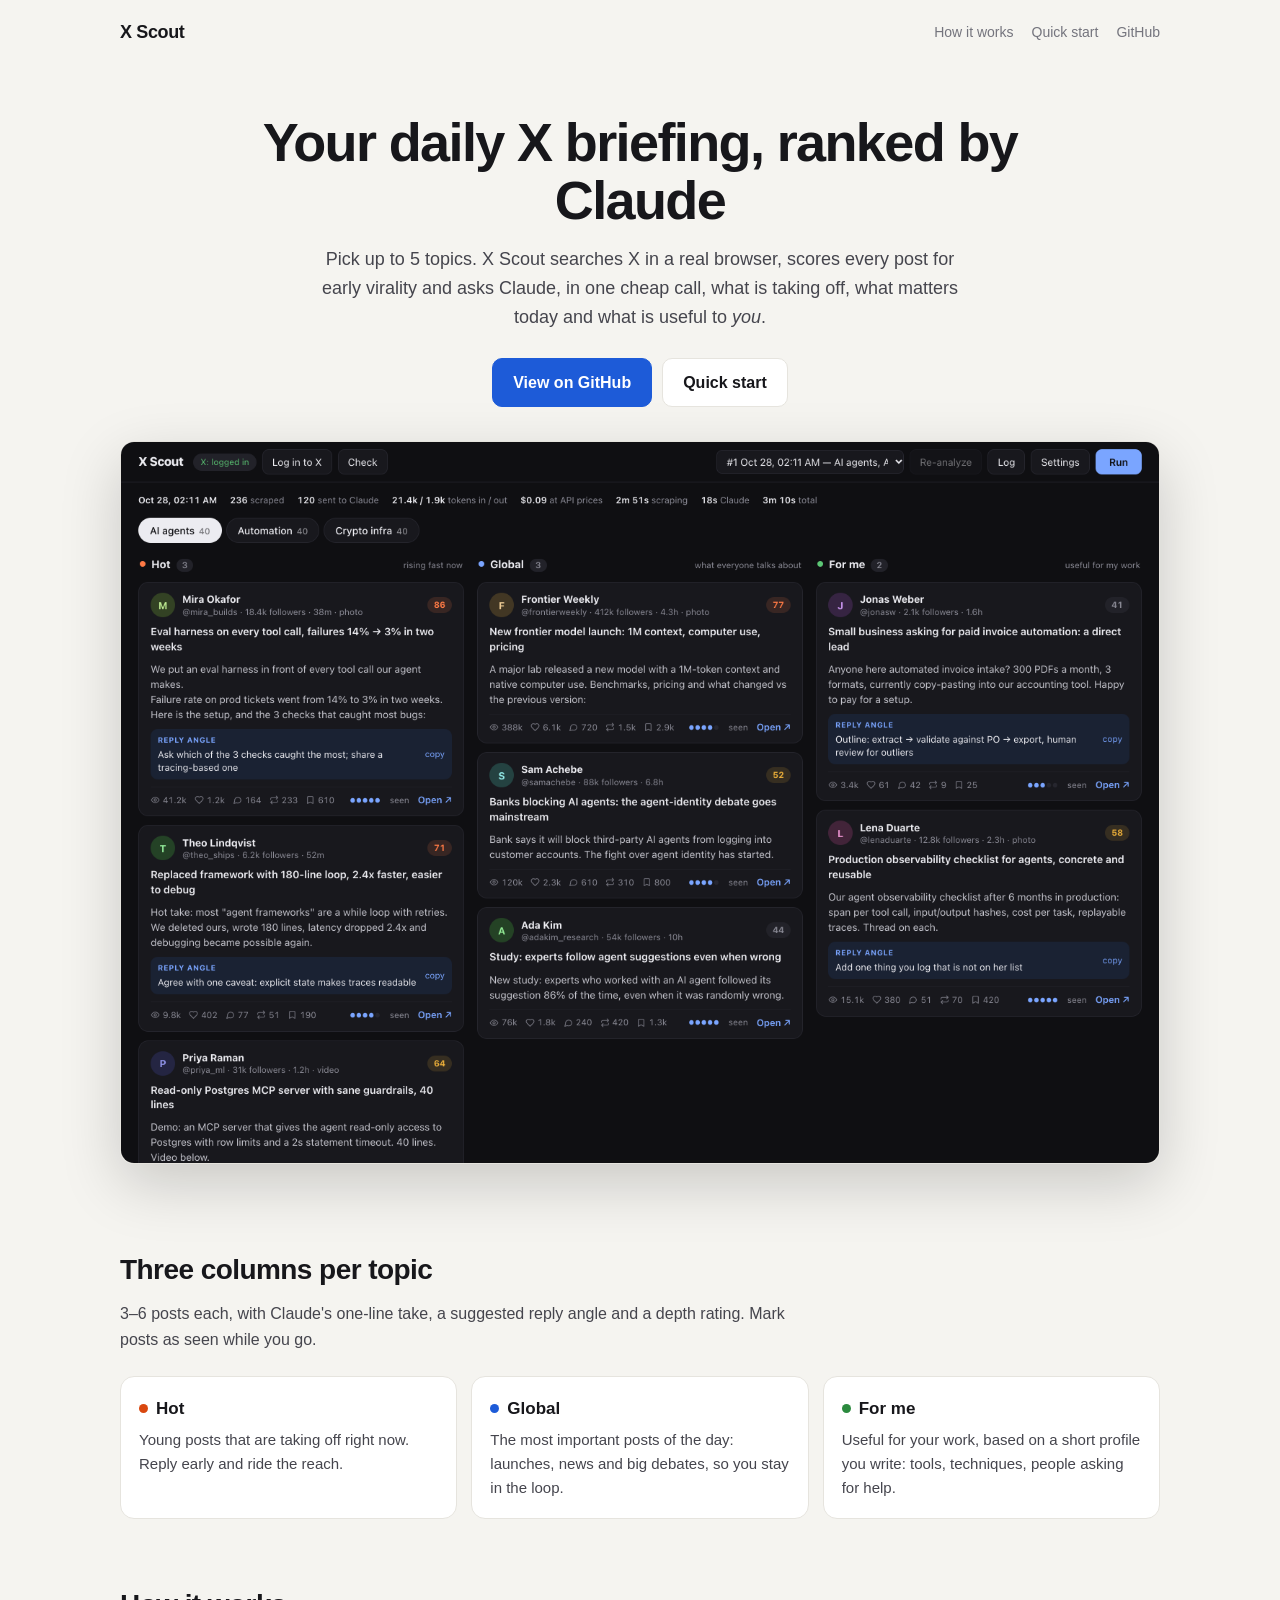
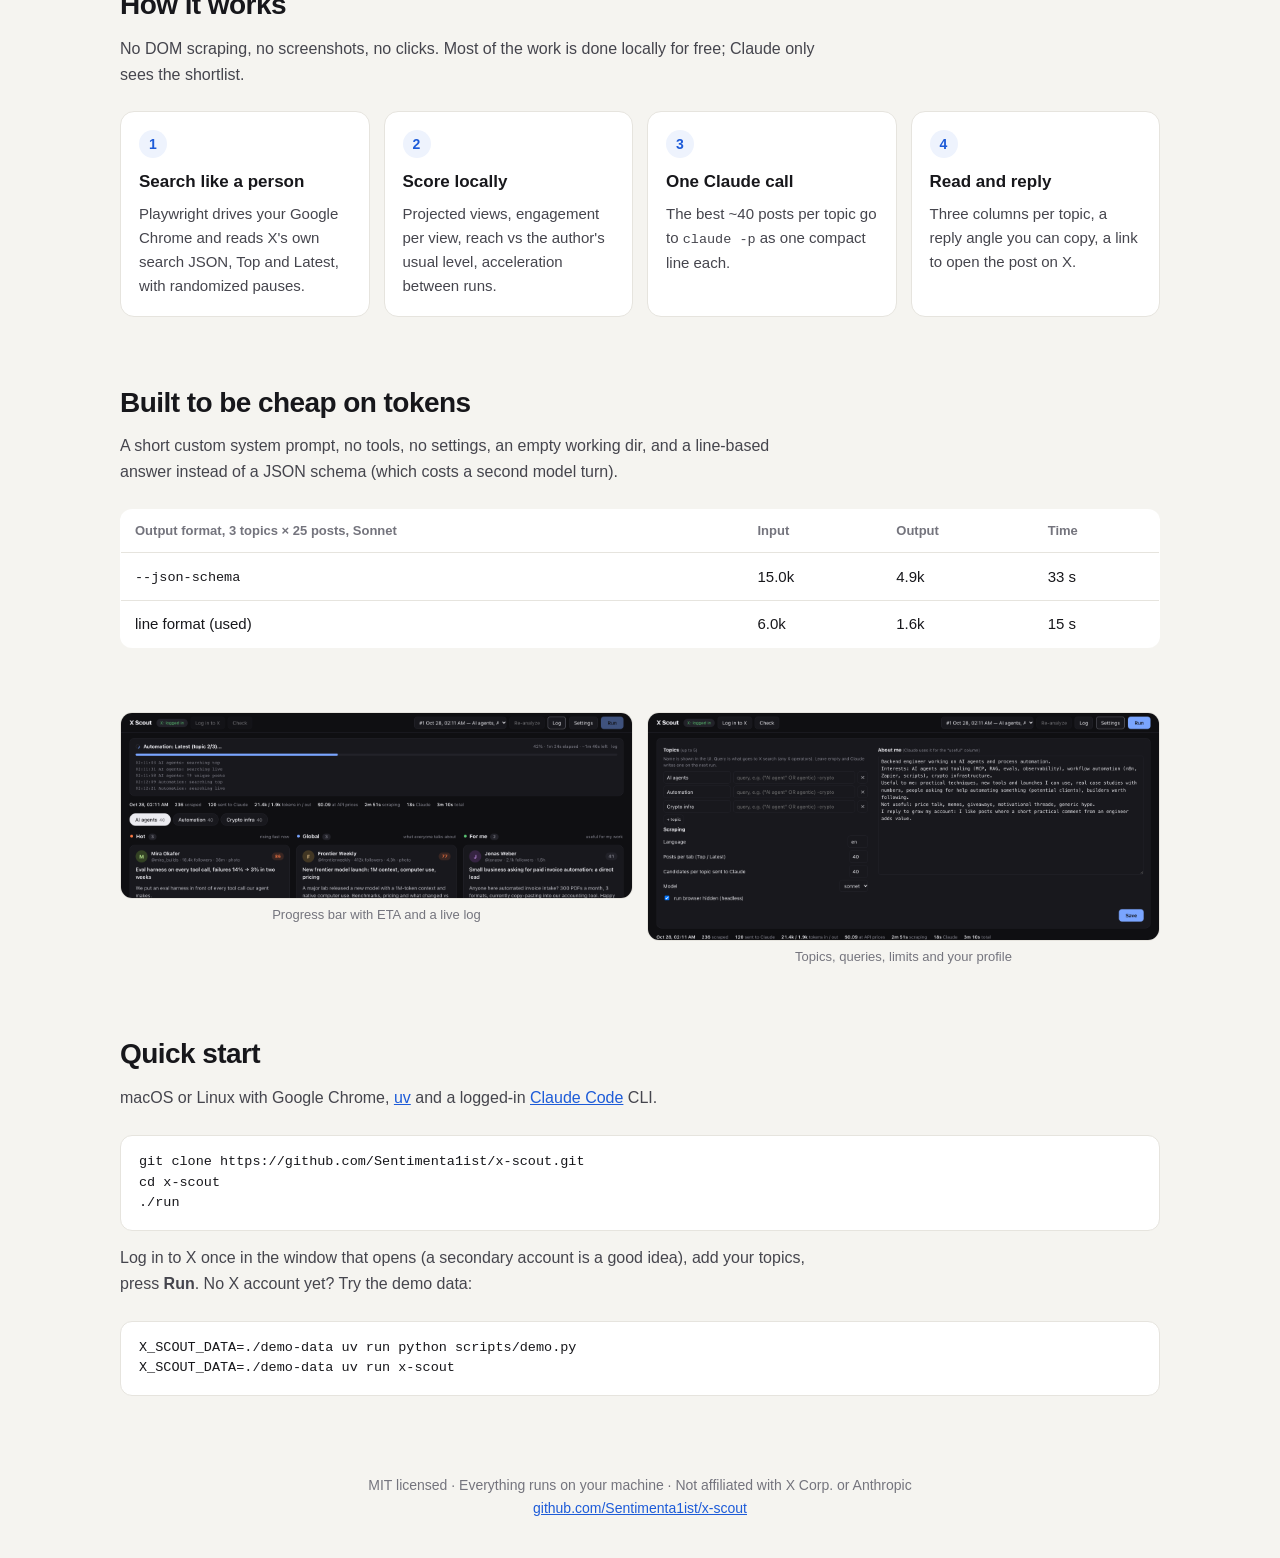
==== docs/index.html @ 3808f6ee "publish prep: README with screenshots, GitHub Pages landing, demo data + screenshot scripts, MIT lic" ====
<!doctype html>
<html lang="en">
<head>
  <meta charset="utf-8">
  <meta name="viewport" content="width=device-width, initial-scale=1">
  <title>X Scout</title>
  <meta name="description" content="A local app that turns X search into a daily briefing for up to 5 topics: what is taking off, what everyone talks about, and what is useful to you. Ranked by Claude in one cheap call.">
  <meta property="og:title" content="X Scout">
  <meta property="og:description" content="Your daily X briefing for up to 5 topics, ranked by Claude. Runs locally.">
  <meta property="og:image" content="https://sentimenta1ist.github.io/x-scout/img/board-dark.png">
  <meta name="twitter:card" content="summary_large_image">
  <style>
    :root {
      --bg: #f5f4f0; --panel: #fff; --text: #17171b; --text-2: #45454d; --muted: #74747d; --line: #e6e4de;
      --accent: #1d5bd8; --accent-bg: #eef3fd; --hot: #d9480f; --good: #2b8a3e;
    }
    @media (prefers-color-scheme: dark) {
      :root:not([data-theme="light"]) { --bg: #0f0f12; --panel: #18181d; --text: #ececf1; --text-2: #c4c4cc; --muted: #8b8b96; --line: #26262e; --accent: #7aa5ff; --accent-bg: #1a2233; --hot: #ff7a45; --good: #5cc775; }
    }
    :root[data-theme="dark"] { --bg: #0f0f12; --panel: #18181d; --text: #ececf1; --text-2: #c4c4cc; --muted: #8b8b96; --line: #26262e; --accent: #7aa5ff; --accent-bg: #1a2233; --hot: #ff7a45; --good: #5cc775; }
    * { box-sizing: border-box; }
    body { margin: 0; background: var(--bg); color: var(--text); font: 16px/1.6 -apple-system, BlinkMacSystemFont, "Inter", "Segoe UI", sans-serif; -webkit-font-smoothing: antialiased; }
    a { color: var(--accent); }
    .wrap { max-width: 1080px; margin: 0 auto; padding: 0 20px; }
    nav { display: flex; align-items: center; gap: 18px; padding: 18px 0; }
    nav .brand { font-weight: 800; font-size: 18px; letter-spacing: -.02em; margin-right: auto; }
    nav a { text-decoration: none; color: var(--muted); font-size: 14px; }
    nav a:hover { color: var(--text); }
    .hero { padding: 48px 0 28px; text-align: center; }
    .hero h1 { font-size: clamp(32px, 5.5vw, 54px); line-height: 1.08; letter-spacing: -.03em; margin: 0 auto 16px; max-width: 820px; }
    .hero p { font-size: 18px; color: var(--text-2); max-width: 660px; margin: 0 auto 26px; }
    .cta { display: inline-flex; gap: 10px; flex-wrap: wrap; justify-content: center; }
    .btn { display: inline-block; padding: 11px 20px; border-radius: 10px; font-weight: 600; text-decoration: none; border: 1px solid var(--line); color: var(--text); background: var(--panel); }
    .btn.primary { background: var(--accent); border-color: var(--accent); color: #fff; }
    .shot { margin: 34px auto 0; border-radius: 14px; overflow: hidden; border: 1px solid var(--line); box-shadow: 0 20px 60px rgba(0,0,0,.18); }
    .shot img { display: block; width: 100%; }
    section { padding: 56px 0 8px; }
    h2 { font-size: 28px; letter-spacing: -.02em; margin: 0 0 8px; }
    .lead { color: var(--text-2); margin: 0 0 24px; max-width: 700px; }
    .cols { display: grid; grid-template-columns: repeat(3, 1fr); gap: 14px; }
    .card { background: var(--panel); border: 1px solid var(--line); border-radius: 14px; padding: 18px; }
    .card h3 { margin: 0 0 6px; font-size: 17px; display: flex; gap: 8px; align-items: center; }
    .card p { margin: 0; color: var(--text-2); font-size: 15px; }
    .dot { width: 9px; height: 9px; border-radius: 50%; display: inline-block; }
    .steps { counter-reset: s; display: grid; grid-template-columns: repeat(4, 1fr); gap: 14px; }
    .steps .card::before { counter-increment: s; content: counter(s); display: grid; place-items: center; width: 28px; height: 28px; border-radius: 50%; background: var(--accent-bg); color: var(--accent); font-weight: 700; font-size: 14px; margin-bottom: 10px; }
    code, pre { font: 13.5px/1.55 ui-monospace, SFMono-Regular, Menlo, monospace; }
    pre { background: var(--panel); border: 1px solid var(--line); border-radius: 12px; padding: 16px 18px; overflow-x: auto; margin: 0 0 14px; }
    table { width: 100%; border-collapse: collapse; background: var(--panel); border: 1px solid var(--line); border-radius: 12px; overflow: hidden; font-size: 15px; }
    th, td { text-align: left; padding: 11px 14px; border-bottom: 1px solid var(--line); }
    th { color: var(--muted); font-weight: 600; font-size: 13px; }
    tr:last-child td { border-bottom: 0; }
    td.num { font-variant-numeric: tabular-nums; }
    .duo { display: grid; grid-template-columns: 1fr 1fr; gap: 14px; }
    .duo img { width: 100%; display: block; border-radius: 12px; border: 1px solid var(--line); }
    .duo figcaption { color: var(--muted); font-size: 13px; text-align: center; margin-top: 6px; }
    figure { margin: 0; }
    footer { padding: 56px 0 40px; color: var(--muted); font-size: 14px; text-align: center; }
    @media (max-width: 820px) {
      .cols, .steps, .duo { grid-template-columns: 1fr; }
      nav a.hide-sm { display: none; }
      .hero { padding-top: 24px; }
    }
  </style>
</head>
<body>
  <div class="wrap">
    <nav>
      <span class="brand">X Scout</span>
      <a class="hide-sm" href="#how">How it works</a>
      <a class="hide-sm" href="#start">Quick start</a>
      <a href="https://github.com/Sentimenta1ist/x-scout">GitHub</a>
    </nav>

    <header class="hero">
      <h1>Your daily X briefing, ranked by Claude</h1>
      <p>Pick up to 5 topics. X Scout searches X in a real browser, scores every post for early virality and asks Claude, in one cheap call, what is taking off, what matters today and what is useful to <em>you</em>.</p>
      <div class="cta">
        <a class="btn primary" href="https://github.com/Sentimenta1ist/x-scout">View on GitHub</a>
        <a class="btn" href="#start">Quick start</a>
      </div>
      <div class="shot"><img src="img/board-dark.png" alt="X Scout board with Hot, Global and For me columns"></div>
    </header>

    <section>
      <h2>Three columns per topic</h2>
      <p class="lead">3–6 posts each, with Claude's one-line take, a suggested reply angle and a depth rating. Mark posts as seen while you go.</p>
      <div class="cols">
        <div class="card"><h3><span class="dot" style="background:var(--hot)"></span>Hot</h3><p>Young posts that are taking off right now. Reply early and ride the reach.</p></div>
        <div class="card"><h3><span class="dot" style="background:var(--accent)"></span>Global</h3><p>The most important posts of the day: launches, news and big debates, so you stay in the loop.</p></div>
        <div class="card"><h3><span class="dot" style="background:var(--good)"></span>For me</h3><p>Useful for your work, based on a short profile you write: tools, techniques, people asking for help.</p></div>
      </div>
    </section>

    <section id="how">
      <h2>How it works</h2>
      <p class="lead">No DOM scraping, no screenshots, no clicks. Most of the work is done locally for free; Claude only sees the shortlist.</p>
      <div class="steps">
        <div class="card"><h3>Search like a person</h3><p>Playwright drives your Google Chrome and reads X's own search JSON, Top and Latest, with randomized pauses.</p></div>
        <div class="card"><h3>Score locally</h3><p>Projected views, engagement per view, reach vs the author's usual level, acceleration between runs.</p></div>
        <div class="card"><h3>One Claude call</h3><p>The best ~40 posts per topic go to <code>claude -p</code> as one compact line each.</p></div>
        <div class="card"><h3>Read and reply</h3><p>Three columns per topic, a reply angle you can copy, a link to open the post on X.</p></div>
      </div>
    </section>

    <section>
      <h2>Built to be cheap on tokens</h2>
      <p class="lead">A short custom system prompt, no tools, no settings, an empty working dir, and a line-based answer instead of a JSON schema (which costs a second model turn).</p>
      <table>
        <tr><th>Output format, 3 topics × 25 posts, Sonnet</th><th>Input</th><th>Output</th><th>Time</th></tr>
        <tr><td><code>--json-schema</code></td><td class="num">15.0k</td><td class="num">4.9k</td><td class="num">33 s</td></tr>
        <tr><td>line format (used)</td><td class="num">6.0k</td><td class="num">1.6k</td><td class="num">15 s</td></tr>
      </table>
    </section>

    <section>
      <div class="duo">
        <figure><img src="img/running.png" alt="Run in progress with progress bar and log"><figcaption>Progress bar with ETA and a live log</figcaption></figure>
        <figure><img src="img/settings.png" alt="Settings panel"><figcaption>Topics, queries, limits and your profile</figcaption></figure>
      </div>
    </section>

    <section id="start">
      <h2>Quick start</h2>
      <p class="lead">macOS or Linux with Google Chrome, <a href="https://docs.astral.sh/uv/">uv</a> and a logged-in <a href="https://claude.com/claude-code">Claude Code</a> CLI.</p>
      <pre><code>git clone https://github.com/Sentimenta1ist/x-scout.git
cd x-scout
./run</code></pre>
      <p class="lead">Log in to X once in the window that opens (a secondary account is a good idea), add your topics, press <b>Run</b>. No X account yet? Try the demo data:</p>
      <pre><code>X_SCOUT_DATA=./demo-data uv run python scripts/demo.py
X_SCOUT_DATA=./demo-data uv run x-scout</code></pre>
    </section>

    <footer>
      MIT licensed · Everything runs on your machine · Not affiliated with X Corp. or Anthropic<br>
      <a href="https://github.com/Sentimenta1ist/x-scout">github.com/Sentimenta1ist/x-scout</a>
    </footer>
  </div>
</body>
</html>
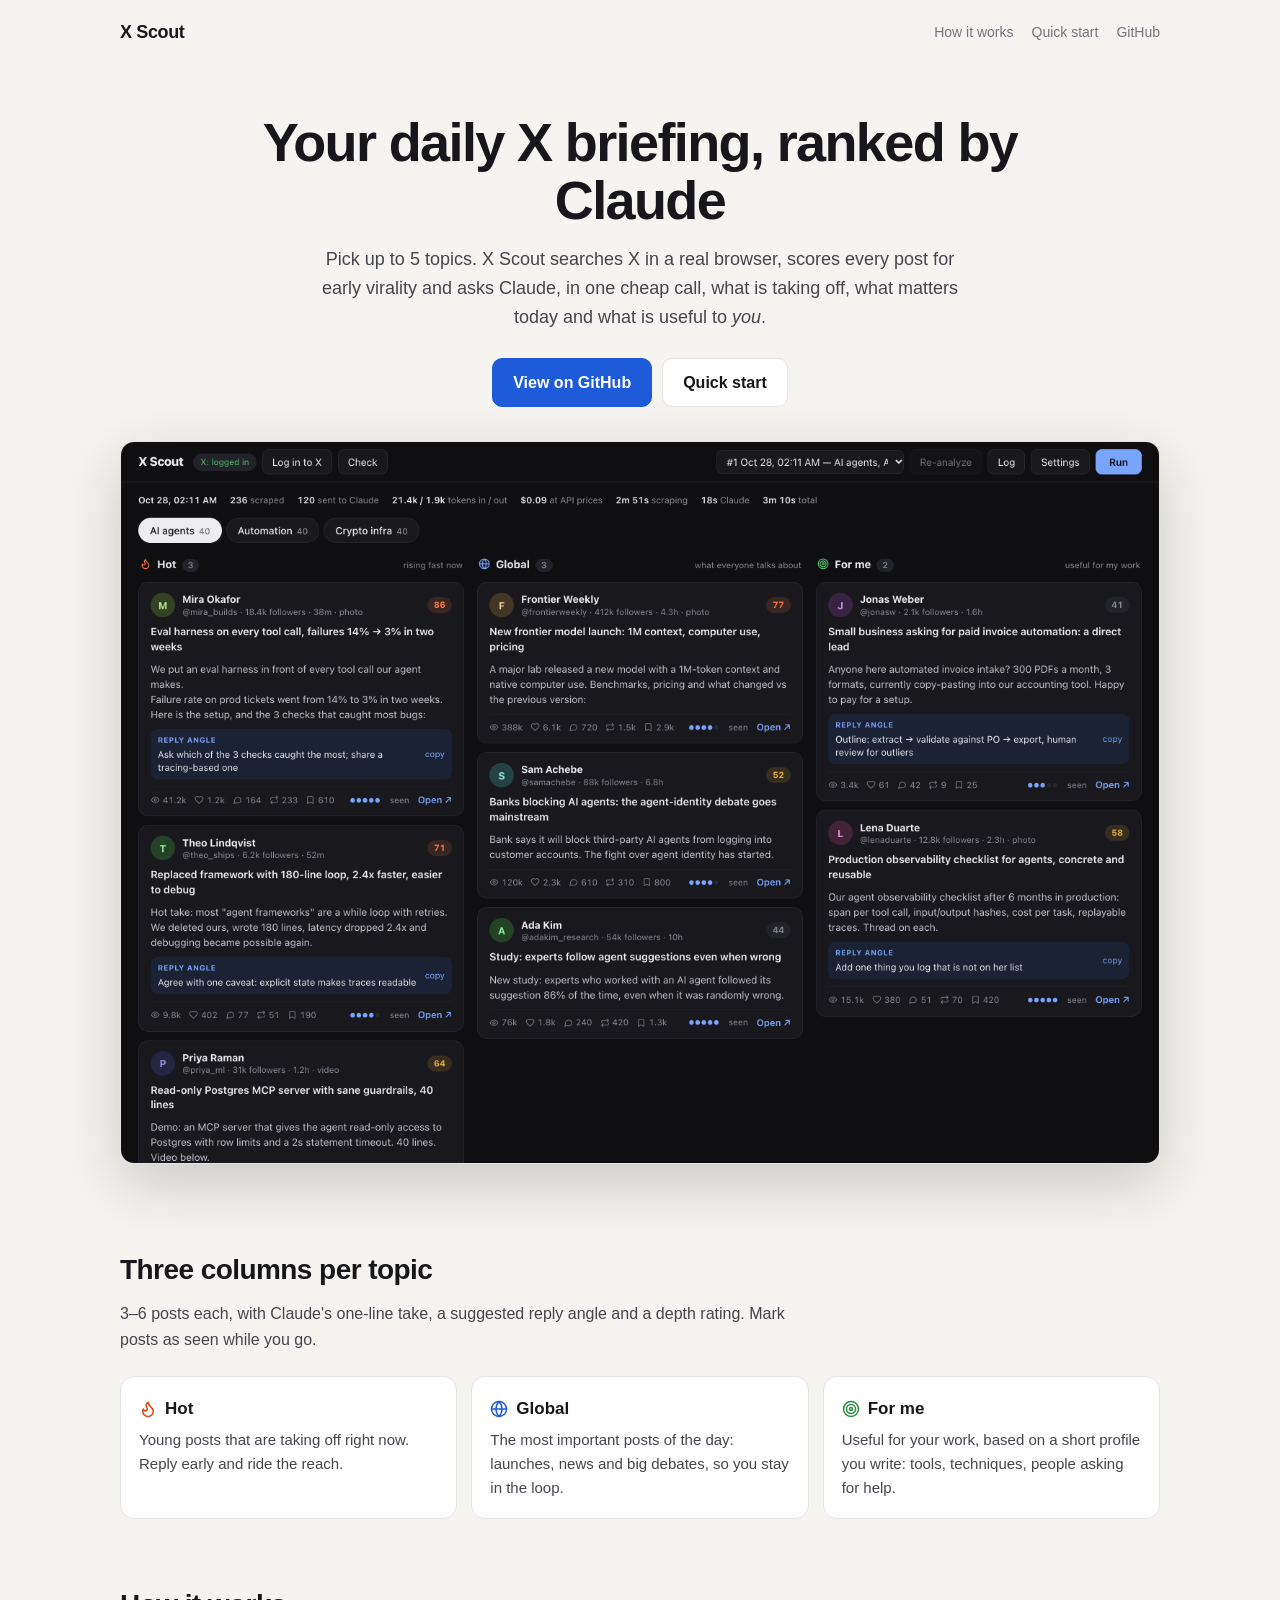
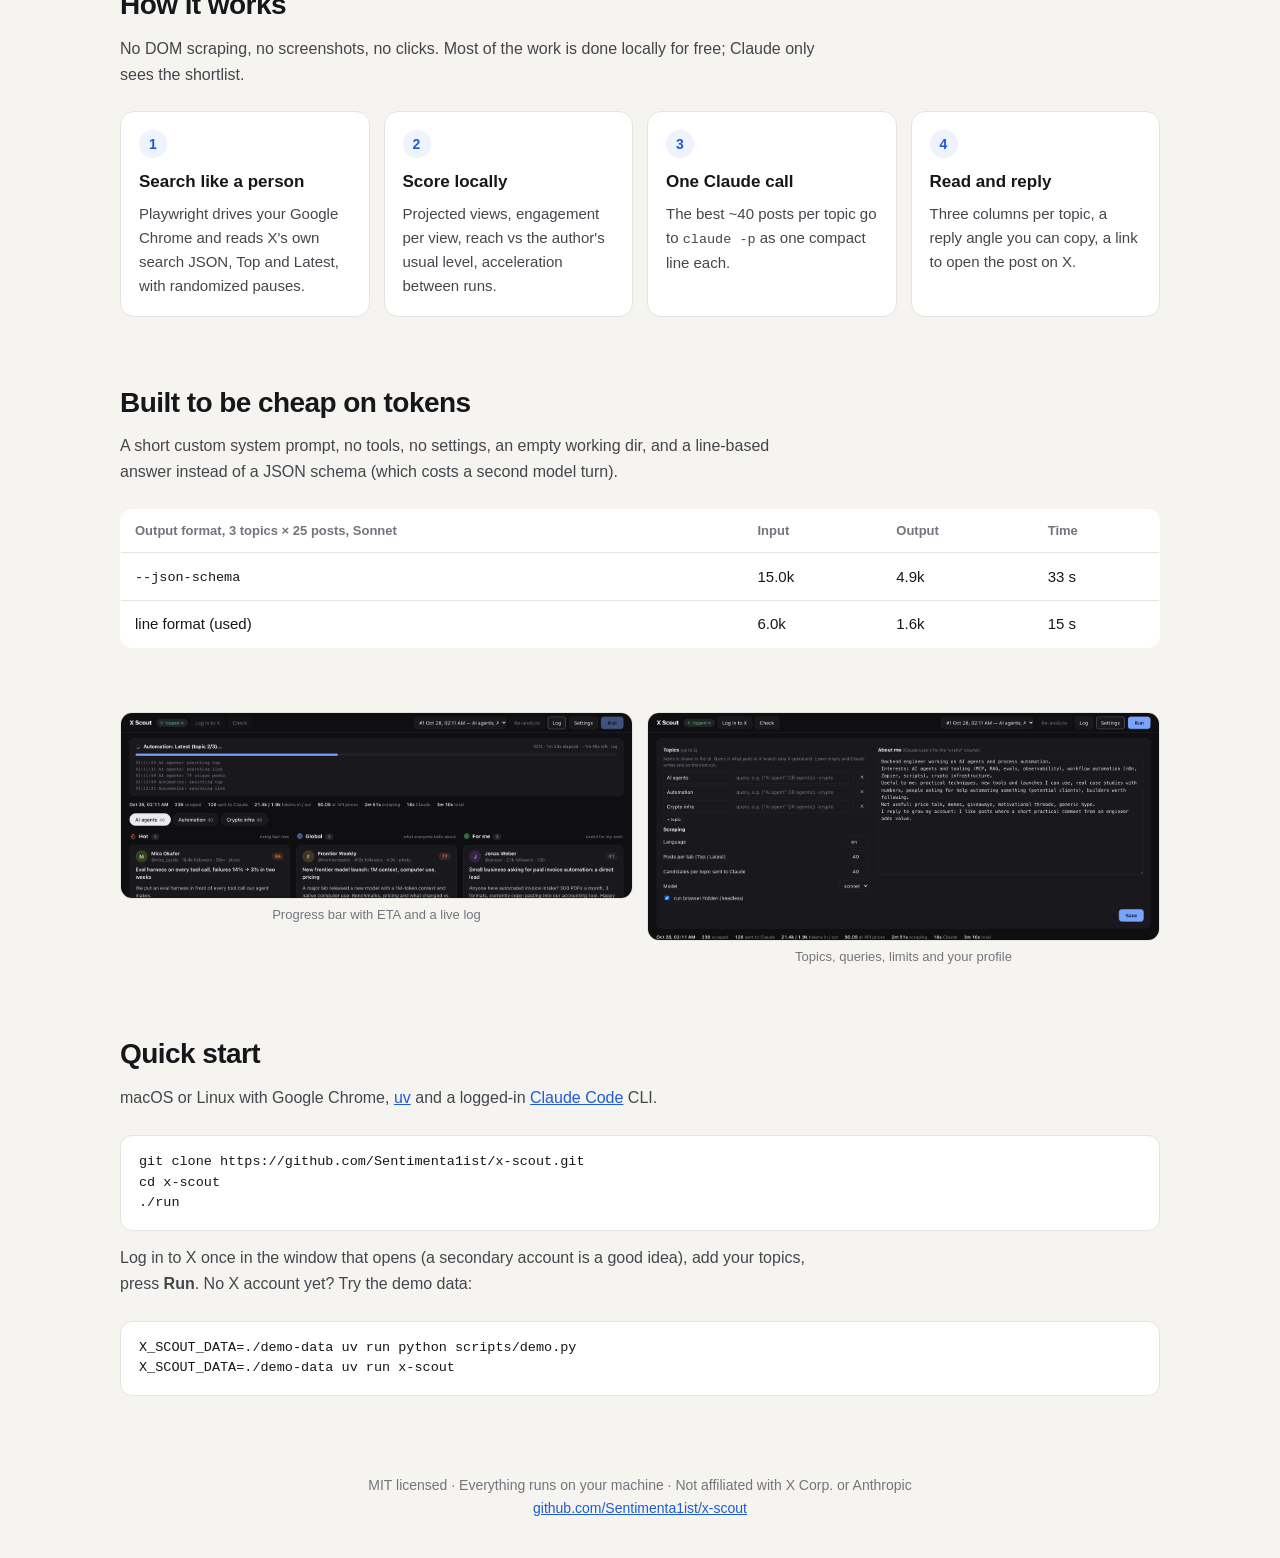
==== commit bea73212: "Lucide icons instead of emoji in README, landing and column headers; refreshed screenshots" ====
--- a/docs/index.html
+++ b/docs/index.html
@@ -41,7 +41,7 @@
     .card { background: var(--panel); border: 1px solid var(--line); border-radius: 14px; padding: 18px; }
     .card h3 { margin: 0 0 6px; font-size: 17px; display: flex; gap: 8px; align-items: center; }
     .card p { margin: 0; color: var(--text-2); font-size: 15px; }
-    .dot { width: 9px; height: 9px; border-radius: 50%; display: inline-block; }
+    .lic { width: 18px; height: 18px; fill: none; stroke: currentColor; stroke-width: 2; stroke-linecap: round; stroke-linejoin: round; }
     .steps { counter-reset: s; display: grid; grid-template-columns: repeat(4, 1fr); gap: 14px; }
     .steps .card::before { counter-increment: s; content: counter(s); display: grid; place-items: center; width: 28px; height: 28px; border-radius: 50%; background: var(--accent-bg); color: var(--accent); font-weight: 700; font-size: 14px; margin-bottom: 10px; }
     code, pre { font: 13.5px/1.55 ui-monospace, SFMono-Regular, Menlo, monospace; }
@@ -86,9 +86,9 @@
       <h2>Three columns per topic</h2>
       <p class="lead">3–6 posts each, with Claude's one-line take, a suggested reply angle and a depth rating. Mark posts as seen while you go.</p>
       <div class="cols">
-        <div class="card"><h3><span class="dot" style="background:var(--hot)"></span>Hot</h3><p>Young posts that are taking off right now. Reply early and ride the reach.</p></div>
-        <div class="card"><h3><span class="dot" style="background:var(--accent)"></span>Global</h3><p>The most important posts of the day: launches, news and big debates, so you stay in the loop.</p></div>
-        <div class="card"><h3><span class="dot" style="background:var(--good)"></span>For me</h3><p>Useful for your work, based on a short profile you write: tools, techniques, people asking for help.</p></div>
+        <div class="card"><h3><svg class="lic" viewBox="0 0 24 24" style="color:var(--hot)" aria-hidden="true"><path d="M8.5 14.5A2.5 2.5 0 0 0 11 12c0-1.38-.5-2-1-3-1.072-2.143-.224-4.054 2-6 .5 2.5 2 4.9 4 6.5 2 1.6 3 3.5 3 5.5a7 7 0 1 1-14 0c0-1.153.433-2.294 1-3a2.5 2.5 0 0 0 2.5 2.5z"/></svg>Hot</h3><p>Young posts that are taking off right now. Reply early and ride the reach.</p></div>
+        <div class="card"><h3><svg class="lic" viewBox="0 0 24 24" style="color:var(--accent)" aria-hidden="true"><circle cx="12" cy="12" r="10"/><path d="M12 2a14.5 14.5 0 0 0 0 20 14.5 14.5 0 0 0 0-20"/><path d="M2 12h20"/></svg>Global</h3><p>The most important posts of the day: launches, news and big debates, so you stay in the loop.</p></div>
+        <div class="card"><h3><svg class="lic" viewBox="0 0 24 24" style="color:var(--good)" aria-hidden="true"><circle cx="12" cy="12" r="10"/><circle cx="12" cy="12" r="6"/><circle cx="12" cy="12" r="2"/></svg>For me</h3><p>Useful for your work, based on a short profile you write: tools, techniques, people asking for help.</p></div>
       </div>
     </section>
 
